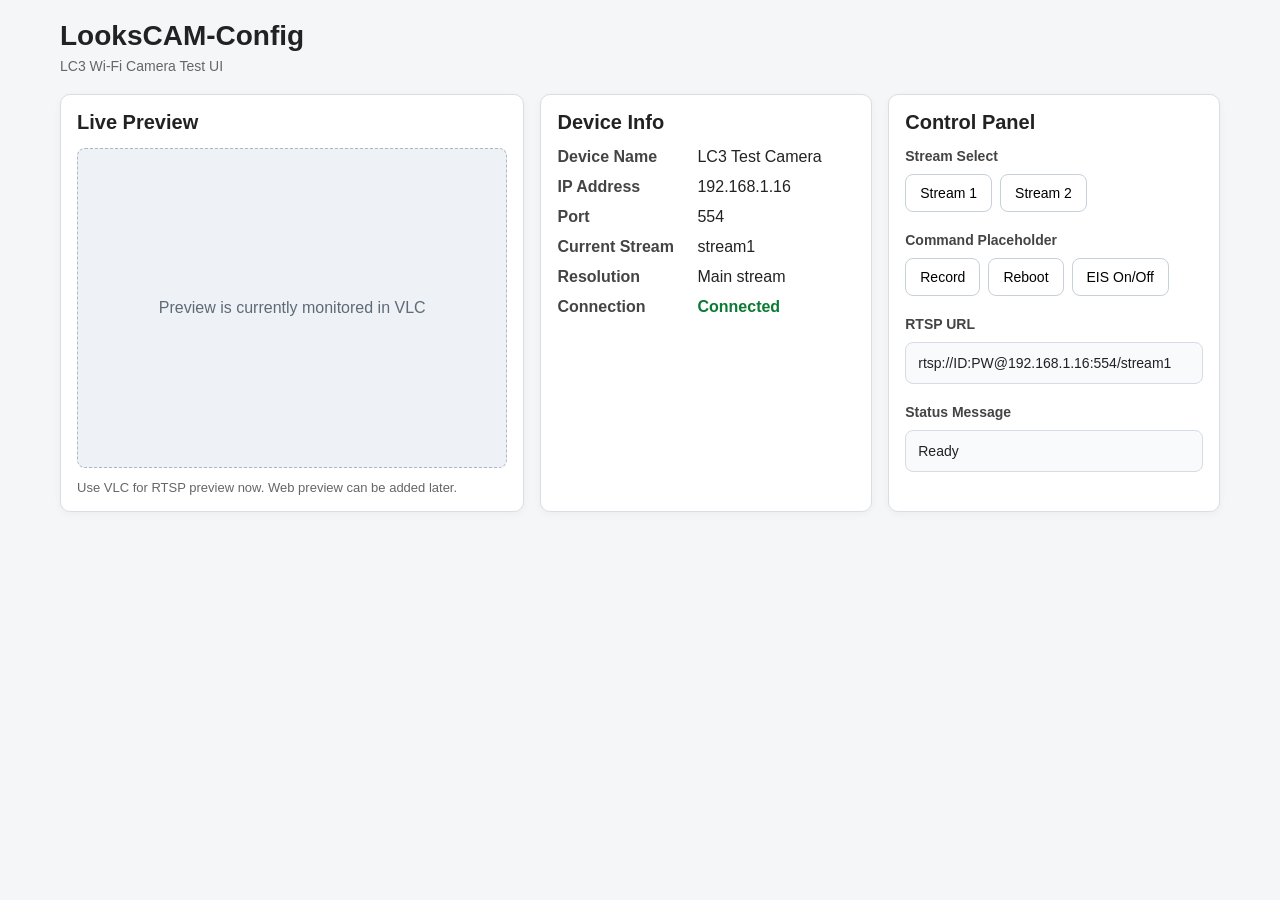
==== lc3/index.html @ d120eed1 "Add LC3 basic UI layout" ====
<!DOCTYPE html>
<html lang="en">
<head>
  <meta charset="UTF-8" />
  <meta name="viewport" content="width=device-width, initial-scale=1.0" />
  <title>LooksCAM-Config LC3</title>
  <link rel="stylesheet" href="style.css" />
</head>
<body>
  <div class="app">
    <header class="topbar">
      <h1>LooksCAM-Config</h1>
      <div class="subtitle">LC3 Wi-Fi Camera Test UI</div>
    </header>

    <main class="layout">
      <section class="card preview-card">
        <div class="card-header">
          <h2>Live Preview</h2>
        </div>
        <div class="preview-box">
          <div class="preview-placeholder">
            Preview is currently monitored in VLC
          </div>
        </div>
        <div class="preview-note">
          Use VLC for RTSP preview now. Web preview can be added later.
        </div>
      </section>

      <section class="card info-card">
        <div class="card-header">
          <h2>Device Info</h2>
        </div>

        <div class="info-grid">
          <div class="label">Device Name</div>
          <div class="value" id="deviceName">LC3 Test Camera</div>

          <div class="label">IP Address</div>
          <div class="value" id="ipAddress">192.168.1.16</div>

          <div class="label">Port</div>
          <div class="value" id="portNumber">554</div>

          <div class="label">Current Stream</div>
          <div class="value" id="currentStream">stream1</div>

          <div class="label">Resolution</div>
          <div class="value" id="resolutionText">Main stream</div>

          <div class="label">Connection</div>
          <div class="value status-connected" id="connectionStatus">Connected</div>
        </div>
      </section>

      <section class="card control-card">
        <div class="card-header">
          <h2>Control Panel</h2>
        </div>

        <div class="control-group">
          <div class="group-title">Stream Select</div>
          <div class="button-row">
            <button id="btnStream1" onclick="selectStream('stream1')">Stream 1</button>
            <button id="btnStream2" onclick="selectStream('stream2')">Stream 2</button>
          </div>
        </div>

        <div class="control-group">
          <div class="group-title">Command Placeholder</div>
          <div class="button-row">
            <button onclick="setStatus('Record command requested')">Record</button>
            <button onclick="setStatus('Reboot command requested')">Reboot</button>
            <button onclick="setStatus('EIS toggle requested')">EIS On/Off</button>
          </div>
        </div>

        <div class="control-group">
          <div class="group-title">RTSP URL</div>
          <div class="rtsp-box" id="rtspUrl">
            rtsp://ID:PW@192.168.1.16:554/stream1
          </div>
        </div>

        <div class="control-group">
          <div class="group-title">Status Message</div>
          <div class="status-box" id="statusText">
            Ready
          </div>
        </div>
      </section>
    </main>
  </div>

  <script src="script.js"></script>
</body>
</html>
---- lc3/style.css ----
* {
  box-sizing: border-box;
}

body {
  margin: 0;
  font-family: Arial, sans-serif;
  background: #f4f6f8;
  color: #222;
}

.app {
  max-width: 1200px;
  margin: 0 auto;
  padding: 20px;
}

.topbar {
  margin-bottom: 20px;
}

.topbar h1 {
  margin: 0 0 6px 0;
  font-size: 28px;
}

.subtitle {
  color: #666;
  font-size: 14px;
}

.layout {
  display: grid;
  grid-template-columns: 1.4fr 1fr 1fr;
  gap: 16px;
}

.card {
  background: #ffffff;
  border: 1px solid #d9dee5;
  border-radius: 10px;
  padding: 16px;
  box-shadow: 0 2px 8px rgba(0, 0, 0, 0.04);
}

.card-header h2 {
  margin: 0 0 14px 0;
  font-size: 20px;
}

.preview-box {
  width: 100%;
  height: 320px;
  border: 1px dashed #aeb8c2;
  border-radius: 8px;
  background: #eef2f6;
  display: flex;
  align-items: center;
  justify-content: center;
}

.preview-placeholder {
  color: #5e6a75;
  font-size: 16px;
  text-align: center;
  padding: 20px;
}

.preview-note {
  margin-top: 12px;
  font-size: 13px;
  color: #666;
}

.info-grid {
  display: grid;
  grid-template-columns: 130px 1fr;
  row-gap: 12px;
  column-gap: 10px;
}

.label {
  font-weight: bold;
  color: #444;
}

.value {
  color: #222;
}

.status-connected {
  color: #0b7a34;
  font-weight: bold;
}

.control-group {
  margin-bottom: 20px;
}

.group-title {
  font-size: 14px;
  font-weight: bold;
  margin-bottom: 10px;
  color: #444;
}

.button-row {
  display: flex;
  flex-wrap: wrap;
  gap: 8px;
}

button {
  border: 1px solid #c8d0d8;
  background: #ffffff;
  border-radius: 8px;
  padding: 10px 14px;
  cursor: pointer;
  font-size: 14px;
}

button:hover {
  background: #f1f5f9;
}

.rtsp-box,
.status-box {
  border: 1px solid #d6dce3;
  background: #f8fafc;
  border-radius: 8px;
  padding: 12px;
  font-size: 14px;
  word-break: break-all;
}

@media (max-width: 980px) {
  .layout {
    grid-template-columns: 1fr;
  }

  .preview-box {
    height: 240px;
  }
}
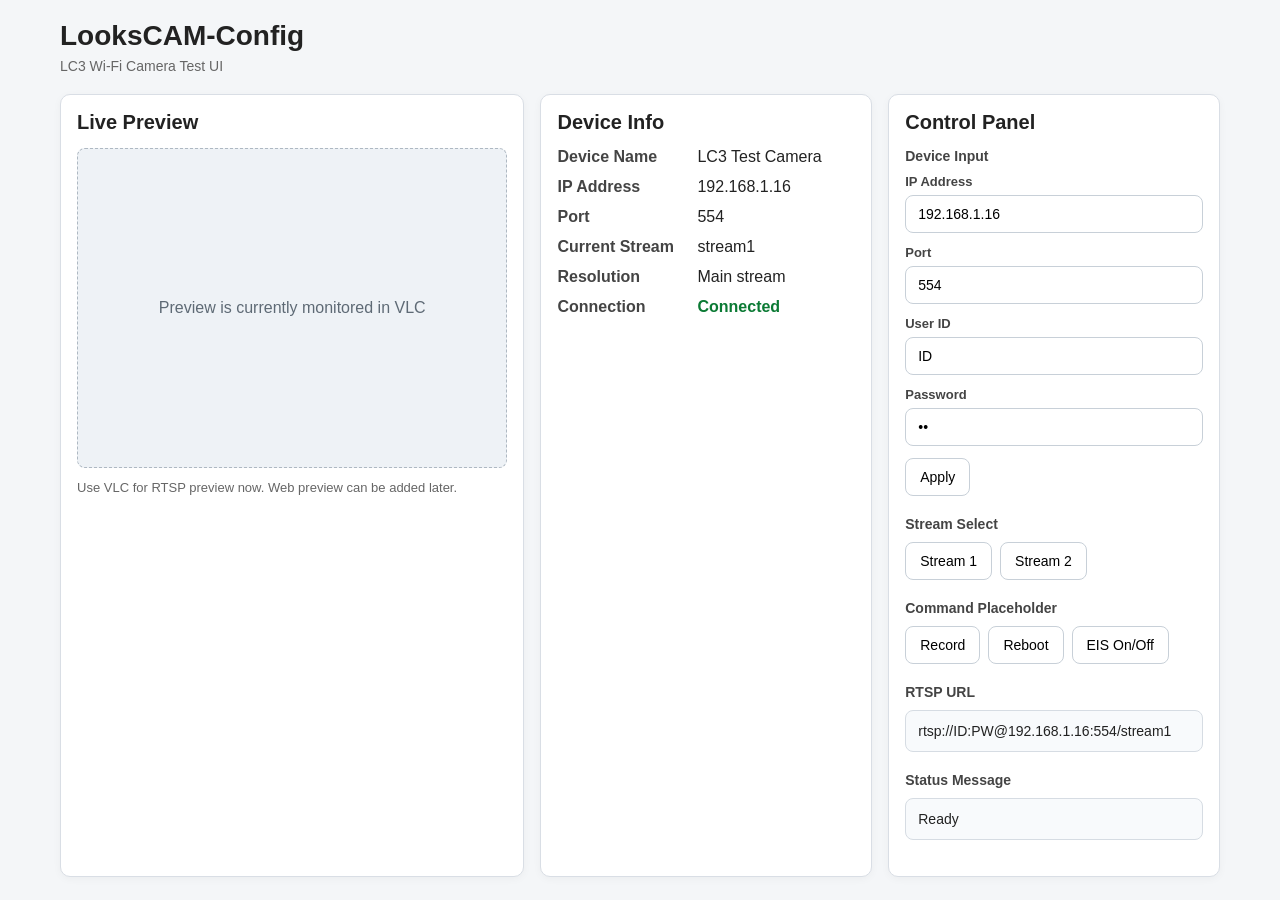
==== commit e7d3b4b7: "Add LC3 device input fields" ====
--- a/lc3/index.html
+++ b/lc3/index.html
@@ -60,6 +60,26 @@
         </div>
 
         <div class="control-group">
+          <div class="group-title">Device Input</div>
+
+          <label class="input-label" for="inputIp">IP Address</label>
+          <input id="inputIp" type="text" value="192.168.1.16" placeholder="192.168.1.16" />
+
+          <label class="input-label" for="inputPort">Port</label>
+          <input id="inputPort" type="text" value="554" placeholder="554" />
+
+          <label class="input-label" for="inputId">User ID</label>
+          <input id="inputId" type="text" value="ID" placeholder="Enter ID" />
+
+          <label class="input-label" for="inputPw">Password</label>
+          <input id="inputPw" type="password" value="PW" placeholder="Enter Password" />
+
+          <div class="button-row">
+            <button onclick="applyDeviceInputs()">Apply</button>
+          </div>
+        </div>
+
+        <div class="control-group">
           <div class="group-title">Stream Select</div>
           <div class="button-row">
             <button id="btnStream1" onclick="selectStream('stream1')">Stream 1</button>
--- a/lc3/style.css
+++ b/lc3/style.css
@@ -141,4 +141,27 @@
   .preview-box {
     height: 240px;
   }
+}
+
+.input-label {
+  display: block;
+  font-size: 13px;
+  font-weight: bold;
+  margin-bottom: 6px;
+  color: #444;
+}
+
+input {
+  width: 100%;
+  border: 1px solid #c8d0d8;
+  border-radius: 8px;
+  padding: 10px 12px;
+  font-size: 14px;
+  margin-bottom: 12px;
+  background: #fff;
+}
+
+input:focus {
+  outline: none;
+  border-color: #7aa7d9;
 }
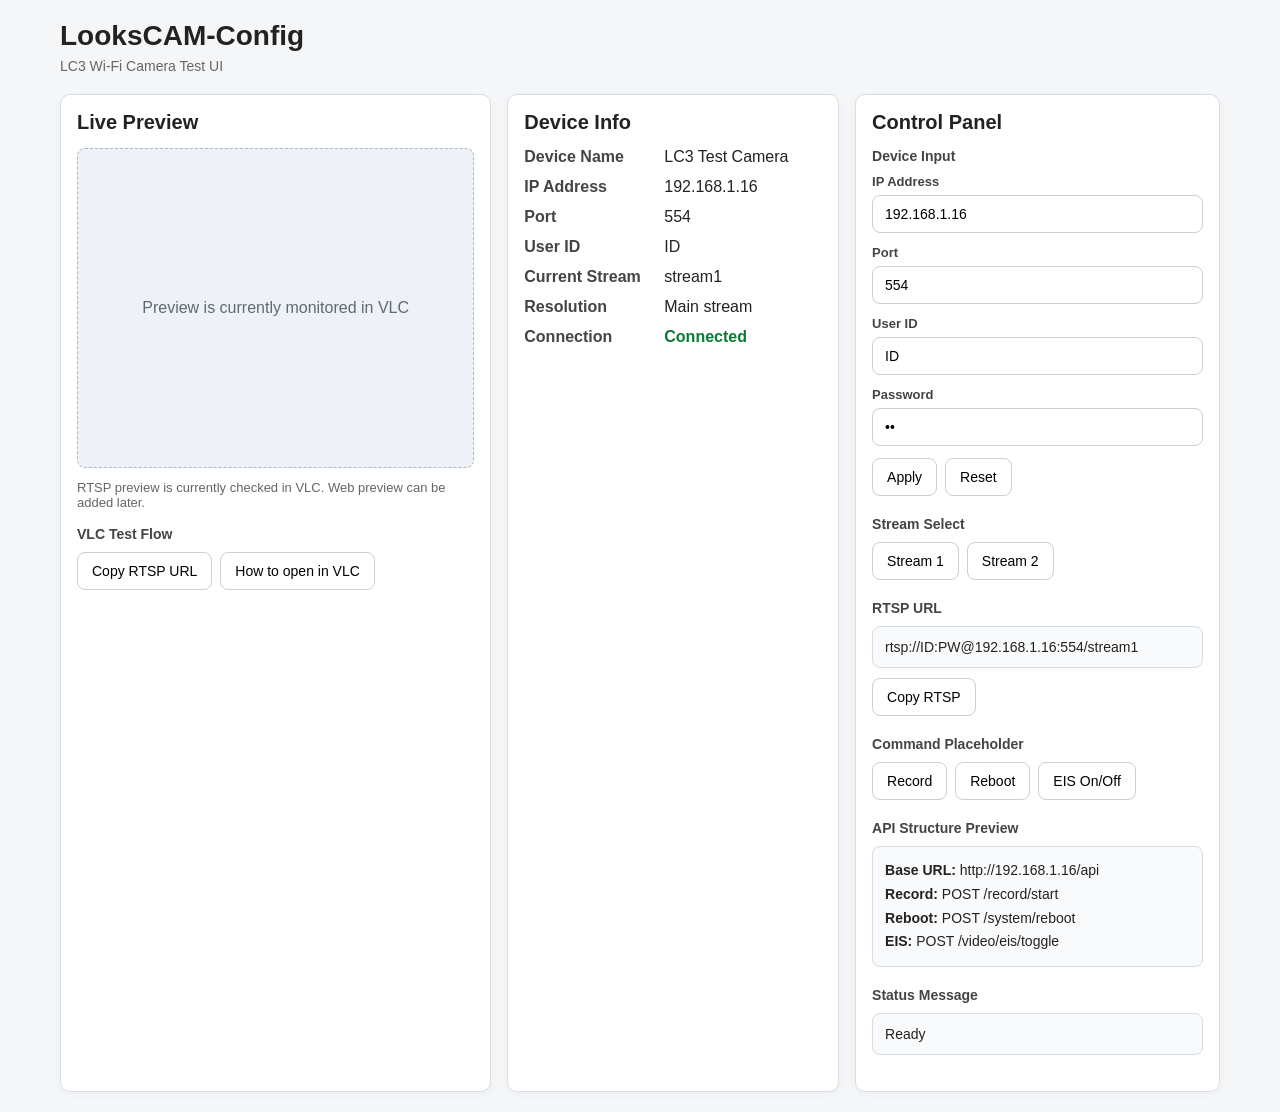
==== commit fedf9aab: "Add local storage copy RTSP and API placeholders" ====
--- a/lc3/index.html
+++ b/lc3/index.html
@@ -18,13 +18,23 @@
         <div class="card-header">
           <h2>Live Preview</h2>
         </div>
+
         <div class="preview-box">
           <div class="preview-placeholder">
             Preview is currently monitored in VLC
           </div>
         </div>
+
         <div class="preview-note">
-          Use VLC for RTSP preview now. Web preview can be added later.
+          RTSP preview is currently checked in VLC. Web preview can be added later.
+        </div>
+
+        <div class="control-group preview-actions">
+          <div class="group-title">VLC Test Flow</div>
+          <div class="button-row">
+            <button onclick="copyRtspUrl()">Copy RTSP URL</button>
+            <button onclick="showVlcGuide()">How to open in VLC</button>
+          </div>
         </div>
       </section>
 
@@ -42,6 +52,9 @@
 
           <div class="label">Port</div>
           <div class="value" id="portNumber">554</div>
+
+          <div class="label">User ID</div>
+          <div class="value" id="userIdText">ID</div>
 
           <div class="label">Current Stream</div>
           <div class="value" id="currentStream">stream1</div>
@@ -76,23 +89,15 @@
 
           <div class="button-row">
             <button onclick="applyDeviceInputs()">Apply</button>
+            <button onclick="resetDeviceInputs()">Reset</button>
           </div>
         </div>
 
         <div class="control-group">
           <div class="group-title">Stream Select</div>
           <div class="button-row">
-            <button id="btnStream1" onclick="selectStream('stream1')">Stream 1</button>
-            <button id="btnStream2" onclick="selectStream('stream2')">Stream 2</button>
-          </div>
-        </div>
-
-        <div class="control-group">
-          <div class="group-title">Command Placeholder</div>
-          <div class="button-row">
-            <button onclick="setStatus('Record command requested')">Record</button>
-            <button onclick="setStatus('Reboot command requested')">Reboot</button>
-            <button onclick="setStatus('EIS toggle requested')">EIS On/Off</button>
+            <button onclick="selectStream('stream1')">Stream 1</button>
+            <button onclick="selectStream('stream2')">Stream 2</button>
           </div>
         </div>
 
@@ -101,13 +106,33 @@
           <div class="rtsp-box" id="rtspUrl">
             rtsp://ID:PW@192.168.1.16:554/stream1
           </div>
+          <div class="button-row top-gap">
+            <button onclick="copyRtspUrl()">Copy RTSP</button>
+          </div>
+        </div>
+
+        <div class="control-group">
+          <div class="group-title">Command Placeholder</div>
+          <div class="button-row">
+            <button onclick="sendApiCommand('record')">Record</button>
+            <button onclick="sendApiCommand('reboot')">Reboot</button>
+            <button onclick="sendApiCommand('eisToggle')">EIS On/Off</button>
+          </div>
+        </div>
+
+        <div class="control-group">
+          <div class="group-title">API Structure Preview</div>
+          <div class="api-box">
+            <div><strong>Base URL:</strong> <span id="apiBaseUrl">http://192.168.1.16/api</span></div>
+            <div><strong>Record:</strong> POST /record/start</div>
+            <div><strong>Reboot:</strong> POST /system/reboot</div>
+            <div><strong>EIS:</strong> POST /video/eis/toggle</div>
+          </div>
         </div>
 
         <div class="control-group">
           <div class="group-title">Status Message</div>
-          <div class="status-box" id="statusText">
-            Ready
-          </div>
+          <div class="status-box" id="statusText">Ready</div>
         </div>
       </section>
     </main>
--- a/lc3/style.css
+++ b/lc3/style.css
@@ -31,7 +31,7 @@
 
 .layout {
   display: grid;
-  grid-template-columns: 1.4fr 1fr 1fr;
+  grid-template-columns: 1.3fr 1fr 1.1fr;
   gap: 16px;
 }
 
@@ -104,45 +104,6 @@
   color: #444;
 }
 
-.button-row {
-  display: flex;
-  flex-wrap: wrap;
-  gap: 8px;
-}
-
-button {
-  border: 1px solid #c8d0d8;
-  background: #ffffff;
-  border-radius: 8px;
-  padding: 10px 14px;
-  cursor: pointer;
-  font-size: 14px;
-}
-
-button:hover {
-  background: #f1f5f9;
-}
-
-.rtsp-box,
-.status-box {
-  border: 1px solid #d6dce3;
-  background: #f8fafc;
-  border-radius: 8px;
-  padding: 12px;
-  font-size: 14px;
-  word-break: break-all;
-}
-
-@media (max-width: 980px) {
-  .layout {
-    grid-template-columns: 1fr;
-  }
-
-  .preview-box {
-    height: 240px;
-  }
-}
-
 .input-label {
   display: block;
   font-size: 13px;
@@ -164,4 +125,56 @@
 input:focus {
   outline: none;
   border-color: #7aa7d9;
+}
+
+.button-row {
+  display: flex;
+  flex-wrap: wrap;
+  gap: 8px;
+}
+
+button {
+  border: 1px solid #c8d0d8;
+  background: #ffffff;
+  border-radius: 8px;
+  padding: 10px 14px;
+  cursor: pointer;
+  font-size: 14px;
+}
+
+button:hover {
+  background: #f1f5f9;
+}
+
+.rtsp-box,
+.status-box,
+.api-box {
+  border: 1px solid #d6dce3;
+  background: #f8fafc;
+  border-radius: 8px;
+  padding: 12px;
+  font-size: 14px;
+  word-break: break-all;
+}
+
+.api-box {
+  line-height: 1.7;
+}
+
+.top-gap {
+  margin-top: 10px;
+}
+
+.preview-actions {
+  margin-top: 16px;
+}
+
+@media (max-width: 980px) {
+  .layout {
+    grid-template-columns: 1fr;
+  }
+
+  .preview-box {
+    height: 240px;
+  }
 }
